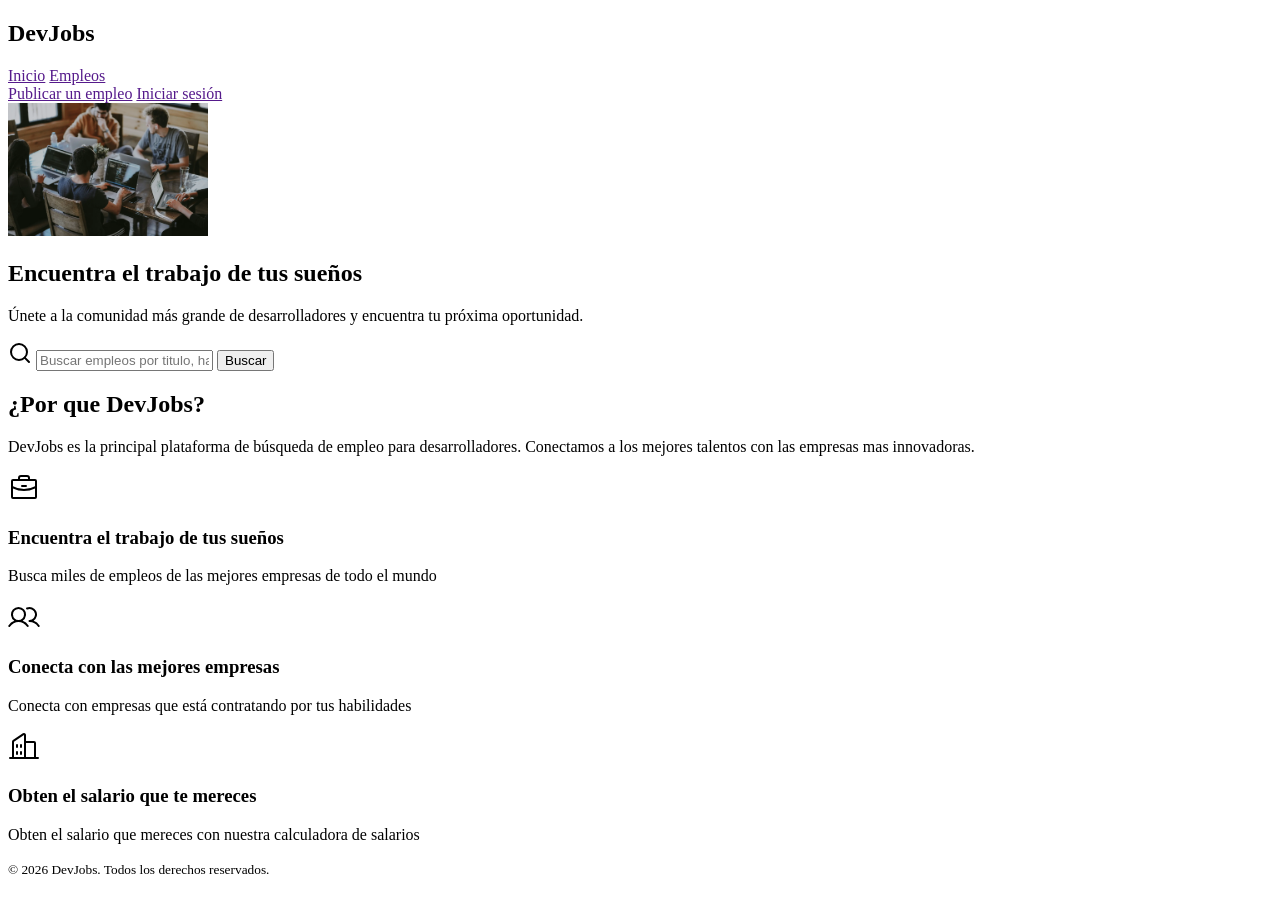
==== 00.html-css/index.html @ 005fa864 "HTML listo" ====
<!-- HyperText 
     Markup 
     Language -->

<!DOCTYPE html>
<html lang="es">

<head>
    <meta charset="UTF-8">
    <meta name="description" content="Encuentra las mejores ofertas de trabajo para
    desarrolladores en DevJobs"><!--Descrition es para lo de abajo de la pagina en google-->
    <title>DevJobs - Inicio</title>
</head>

<body>
    <header>
        <!--puede ir el logo la navegacion-->
        <h2>DevJobs</h2>

        <nav>
            <a href="">Inicio</a>
            <a href="">Empleos</a>
        </nav>
        <div>
            <a href="">Publicar un empleo</a>
            <a href="">Iniciar sesión</a>
            <a href=""></a>
            <a href=""></a>
        </div>
    </header>
    <main>
        <!--aqui va el contenido principal de la pagina-->
        <section>
            <img src="./background.webp" width="200" />

            <h1>Encuentra el trabajo de tus sueños</h1>

            <p>Únete a la comunidad más grande de
                desarrolladores y encuentra tu próxima
                oportunidad.
            </p>

            <form role="search">
                <svg xmlns="http://www.w3.org/2000/svg" width="24" height="24" viewBox="0 0 24 24" fill="none"
                    stroke="currentColor" stroke-width="2" stroke-linecap="round" stroke-linejoin="round">
                    <circle cx="11" cy="11" r="8"></circle>
                    <line x1="21" y1="21" x2="16.65" y2="16.65"></line>
                </svg>

                <input type="text" placeholder="Buscar empleos por titulo, habilidad o empresa" />

                <button type="submit">Buscar</button>

            </form>
        </section>
        <section>
            <header>
                <h2>¿Por que DevJobs?</h2>
                <p>DevJobs es la principal plataforma de
                    búsqueda de empleo para desarrolladores.
                    Conectamos a los mejores talentos con las
                    empresas mas innovadoras.</p>
            </header>
            <footer>
                <article></article>
                <svg fill="currentColor" height="32" viewBox="0 0 256 256" width="32" xmlns="http://www.w3.org/2000/svg"
                    aria-hidden="true">
                    <path
                        d="M216,56H176V48a24,24,0,0,0-24-24H104A24,24,0,0,0,80,48v8H40A16,16,0,0,0,24,72V200a16,16,0,0,0,16,16H216a16,16,0,0,0,16-16V72A16,16,0,0,0,216,56ZM96,48a8,8,0,0,1,8-8h48a8,8,0,0,1,8,8v8H96ZM216,72v41.61A184,184,0,0,1,128,136a184.07,184.07,0,0,1-88-22.38V72Zm0,128H40V131.64A200.19,200.19,0,0,0,128,152a200.25,200.25,0,0,0,88-20.37V200ZM104,112a8,8,0,0,1,8-8h32a8,8,0,0,1,0,16H112A8,8,0,0,1,104,112Z">
                    </path>
                </svg>
                <h3>Encuentra el trabajo de tus sueños</h3>
                <p>Busca miles de empleos de las mejores
                    empresas de todo el mundo</p>
                </article><!--Sirve para reutilizar en cualquier parte de la pagina es indep-->

                <article>
                    <svg fill="currentColor" height="32" viewBox="0 0 256 256" width="32"
                        xmlns="http://www.w3.org/2000/svg" aria-hidden="true">
                        <path
                            d="M117.25,157.92a60,60,0,1,0-66.5,0A95.83,95.83,0,0,0,3.53,195.63a8,8,0,1,0,13.4,8.74,80,80,0,0,1,134.14,0,8,8,0,0,0,13.4-8.74A95.83,95.83,0,0,0,117.25,157.92ZM40,108a44,44,0,1,1,44,44A44.05,44.05,0,0,1,40,108Zm210.14,98.7a8,8,0,0,1-11.07-2.33A79.83,79.83,0,0,0,172,168a8,8,0,0,1,0-16,44,44,0,1,0-16.34-84.87,8,8,0,1,1-5.94-14.85,60,60,0,0,1,55.53,105.64,95.83,95.83,0,0,1,47.22,37.71A8,8,0,0,1,250.14,206.7Z">
                        </path>
                    </svg>
                    <h3>Conecta con las mejores empresas</h3>
                    <p>Conecta con empresas que está contratando
                        por tus habilidades</p>
                </article>
                <article>
                    <svg fill="currentColor" height="32" viewBox="0 0 256 256" width="32"
                        xmlns="http://www.w3.org/2000/svg" aria-hidden="true">
                        <path
                            d="M240,208H224V96a16,16,0,0,0-16-16H144V32a16,16,0,0,0-24.88-13.32L39.12,72A16,16,0,0,0,32,85.34V208H16a8,8,0,0,0,0,16H240a8,8,0,0,0,0-16ZM208,96V208H144V96ZM48,85.34,128,32V208H48ZM112,112v16a8,8,0,0,1-16,0V112a8,8,0,1,1,16,0Zm-32,0v16a8,8,0,0,1-16,0V112a8,8,0,1,1,16,0Zm0,56v16a8,8,0,0,1-16,0V168a8,8,0,0,1,16,0Zm32,0v16a8,8,0,0,1-16,0V168a8,8,0,0,1,16,0Z">
                        </path>
                    </svg>
                    <h3>Obten el salario que te mereces</h3>
                    <p>Obten el salario que mereces con nuestra
                        calculadora de salarios</p>
                </article>
            </footer>
        </section>
    </main>
    <footer>
        <!--aqui va la parte baja de la pagina-->
        <small>&copy; 2026 DevJobs. Todos los derechos reservados.</small>
    </footer>

</body>

</html>
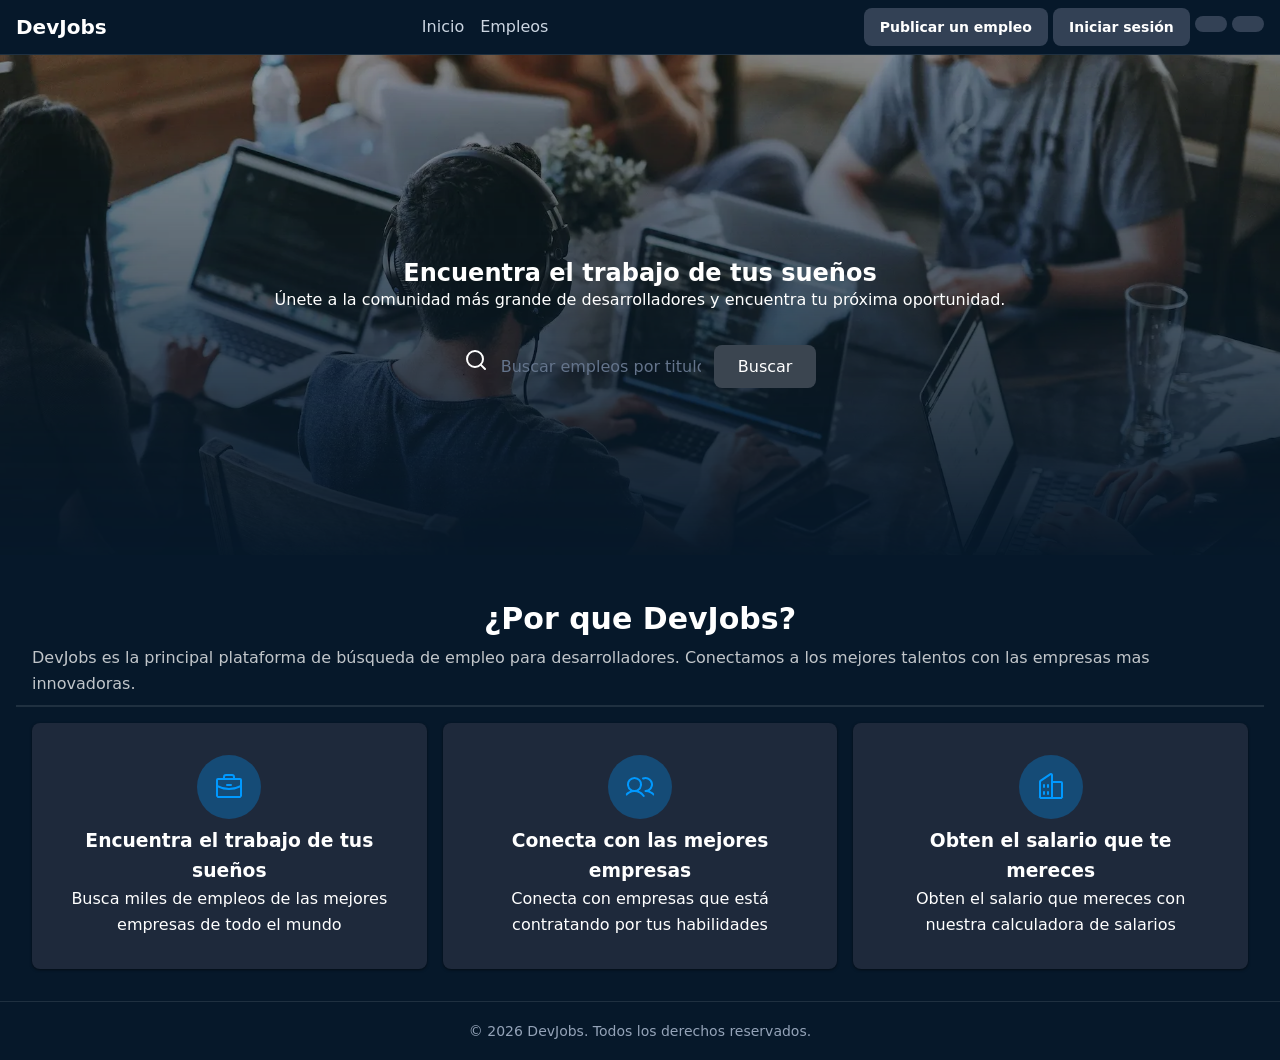
==== commit 4afb5f36: "css en proceso1" ====
--- a/00.html-css/index.html
+++ b/00.html-css/index.html
@@ -10,6 +10,7 @@
     <meta name="description" content="Encuentra las mejores ofertas de trabajo para
     desarrolladores en DevJobs"><!--Descrition es para lo de abajo de la pagina en google-->
     <title>DevJobs - Inicio</title>
+    <link rel="stylesheet" href="./style.css">
 </head>
 
 <body>
@@ -62,16 +63,16 @@
                     empresas mas innovadoras.</p>
             </header>
             <footer>
-                <article></article>
-                <svg fill="currentColor" height="32" viewBox="0 0 256 256" width="32" xmlns="http://www.w3.org/2000/svg"
-                    aria-hidden="true">
-                    <path
-                        d="M216,56H176V48a24,24,0,0,0-24-24H104A24,24,0,0,0,80,48v8H40A16,16,0,0,0,24,72V200a16,16,0,0,0,16,16H216a16,16,0,0,0,16-16V72A16,16,0,0,0,216,56ZM96,48a8,8,0,0,1,8-8h48a8,8,0,0,1,8,8v8H96ZM216,72v41.61A184,184,0,0,1,128,136a184.07,184.07,0,0,1-88-22.38V72Zm0,128H40V131.64A200.19,200.19,0,0,0,128,152a200.25,200.25,0,0,0,88-20.37V200ZM104,112a8,8,0,0,1,8-8h32a8,8,0,0,1,0,16H112A8,8,0,0,1,104,112Z">
-                    </path>
-                </svg>
-                <h3>Encuentra el trabajo de tus sueños</h3>
-                <p>Busca miles de empleos de las mejores
-                    empresas de todo el mundo</p>
+                <article>
+                    <svg fill="currentColor" height="32" viewBox="0 0 256 256" width="32"
+                        xmlns="http://www.w3.org/2000/svg" aria-hidden="true">
+                        <path
+                            d="M216,56H176V48a24,24,0,0,0-24-24H104A24,24,0,0,0,80,48v8H40A16,16,0,0,0,24,72V200a16,16,0,0,0,16,16H216a16,16,0,0,0,16-16V72A16,16,0,0,0,216,56ZM96,48a8,8,0,0,1,8-8h48a8,8,0,0,1,8,8v8H96ZM216,72v41.61A184,184,0,0,1,128,136a184.07,184.07,0,0,1-88-22.38V72Zm0,128H40V131.64A200.19,200.19,0,0,0,128,152a200.25,200.25,0,0,0,88-20.37V200ZM104,112a8,8,0,0,1,8-8h32a8,8,0,0,1,0,16H112A8,8,0,0,1,104,112Z">
+                        </path>
+                    </svg>
+                    <h3>Encuentra el trabajo de tus sueños</h3>
+                    <p>Busca miles de empleos de las mejores
+                        empresas de todo el mundo</p>
                 </article><!--Sirve para reutilizar en cualquier parte de la pagina es indep-->
 
                 <article>
--- a/00.html-css/style.css
+++ b/00.html-css/style.css
@@ -0,0 +1,353 @@
+* {
+    margin: 0;
+    padding: 0;
+    box-sizing: border-box;
+}
+
+
+
+
+
+
+:root {
+    --primary: #3b4550;
+    --primary-dark: #0a3d66;
+    --primary-hover: #0d5ba8;
+    --primary-light: #09f;
+    --background: #06182a;
+    --text-primary: #ffffff;
+    --text-secondary: #cbd5e1;
+    --text-muted: #94a3b8;
+    --border: rgba(255, 255, 255, 0.1);
+    --card-bg: #1e293b;
+    --shadow: rgba(0, 0, 0, 0.3);
+    --input-bg: #1e293b;
+    --hsla-example: hsla(210, 100%, 56%, 1);
+}
+
+
+
+
+
+
+
+
+
+
+@font-face {
+    font-family: 'Inter Variable';
+    font-style: normal;
+    font-display: swap;
+    font-weight: 100 900;
+    src: url(https://cdn.jsdelivr.net/fontsource/fonts/inter:vf@latest/latin-wght-normal.woff2) format('woff2-variations');
+    unicode-range: U+0000-00FF, U+0131, U+0152-0153, U+02BB-02BC, U+02C6, U+02DA, U+02DC, U+0304, U+0308, U+0329, U+2000-206F, U+20AC, U+2122, U+2191, U+2193, U+2212, U+2215, U+FEFF, U+FFFD;
+}
+
+
+
+
+
+
+
+
+
+
+body {
+    font-family: system-ui;
+    background-color: var(--background);
+    color: var(--text-primary);
+    min-height: 100vh;
+    display: flex;
+    flex-direction: column;
+    line-height: 1.6;
+}
+
+
+
+
+
+
+
+
+
+
+
+
+
+/* Títulos principales */
+h1 {
+    font-size: 1.5rem;
+    line-height: 1.2;
+    text-wrap: balance;
+    display: flex;
+    align-items: center;
+    gap: 0.5rem;
+
+    svg {
+        width: 2rem;
+        height: 2rem;
+        color: var(--primary-light);
+    }
+}
+
+h1+p {
+    text-wrap: balance;
+    margin-bottom: 2rem
+}
+
+/* Header */
+header {
+    border-bottom: 1px solid var(--border);
+    background: var(--background);
+    padding: .5rem 1rem;
+    display: flex;
+    align-items: center;
+    justify-content: space-between;
+    gap: 2rem;
+
+    h2 {
+        font-size: 1.25rem;
+        font-weight: 700;
+        color: var(--text-primary);
+    }
+}
+
+/* Navegación del header a otras páginas */
+nav {
+    align-items: center;
+    gap: 1rem;
+    display: flex;
+
+    a {
+        text-decoration: none;
+        color: var(--text-secondary);
+        transition: color 0.2s;
+        font-weight: 500;
+
+        &:hover,
+        &:focus {
+            color: var(--primary);
+            outline: none;
+        }
+    }
+}
+
+/* Botones del Header */
+header div a {
+    padding: 0.5rem 1rem;
+    border-radius: 0.5rem;
+    background-color: #334155;
+    color: var(--text-primary);
+    display: inline-block;
+    font-size: 0.875rem;
+    font-weight: 700;
+    text-decoration: none;
+    /* TODO */
+}
+
+/* Hero */
+main>section:nth-child(1) {
+    height: 500px;
+    text-align: center;
+    display: flex;
+    flex-direction: column;
+    justify-content: center;
+    align-items: center;
+
+    h1 {
+        padding-top: 36px;
+    }
+
+    &>img {
+        position: absolute;
+        width: 100%;
+        height: 100%;
+        object-fit: cover;
+        z-index: -1;
+        left: 0;
+        right: 0;
+        mask-image: linear-gradient(to bottom, rgba(16, 25, 34, 1) 5%, rgba(16, 25, 34, 0) 80%);
+    }
+}
+
+/* Formulario de Búsqueda */
+form {
+    max-width: 42rem;
+    width: 100%;
+    margin: 0 auto;
+    padding-inline: 1rem;
+}
+
+form>div {
+    display: flex;
+    align-items: center;
+    background-color: var(--input-bg);
+    border-radius: 0.5rem;
+    box-shadow: 0 10px 15px -3px var(--shadow);
+    padding: 0.5rem;
+    gap: 0.5rem;
+}
+
+form span {
+    padding-left: 0.75rem;
+    color: var(--text-muted);
+    display: flex;
+    align-items: center;
+    flex-shrink: 0;
+}
+
+form input[type="text"] {
+    flex: 1;
+    background: transparent;
+    border: none;
+    outline: none;
+    color: var(--text-primary);
+    padding: 0.75rem 0.5rem;
+    font-size: 1rem;
+    font-family: inherit;
+}
+
+form input[type="text"]::placeholder {
+    color: #64748b;
+}
+
+button {
+    padding: 0.75rem 1.5rem;
+    border-radius: 0.5rem;
+    background-color: var(--primary);
+    color: white;
+    font-weight: 400;
+    border: none;
+    cursor: pointer;
+    transition: all 0.2s;
+    font-family: inherit;
+    font-size: 1rem;
+    white-space: nowrap;
+
+    &:hover,
+    /* pseudo-clase que significa que el ratón está encima */
+    &:focus {
+        /* pseudo-clase que significa que el elemento tiene el foco */
+        background-color: var(--primary-hover);
+        outline: 2px solid white;
+        outline-offset: 2px;
+    }
+
+    &:active {
+        transform: scale(0.90)
+    }
+
+    &:disabled {
+        opacity: .5;
+        pointer-events: none;
+    }
+}
+
+/* Features Section */
+main>section:nth-child(2) {
+    padding-inline: 1rem;
+    background-color: var(--background);
+    padding-top: 2rem;
+
+    &>header {
+        gap: 2px;
+        flex-direction: column;
+
+        h2 {
+            margin-bottom: 0;
+        }
+
+        p {
+            opacity: .75;
+        }
+    }
+
+    &>div {
+        max-width: 1280px;
+        margin: 0 auto;
+    }
+}
+
+main>section:nth-child(2) h2 {
+    font-size: 1.875rem;
+    font-weight: 700;
+    color: var(--text-primary);
+    margin-bottom: 1rem;
+}
+
+main>section:nth-child(2)>div>div:first-child>p {
+    font-size: 1.125rem;
+    color: var(--text-muted);
+    max-width: 42rem;
+    margin: 0 auto;
+}
+
+/* Grid de Features */
+main>section:nth-child(2) footer {
+    display: grid;
+    grid-template-columns: repeat(auto-fit, minmax(280px, 1fr));
+    gap: 16px
+}
+
+/* Feature Cards */
+/* article {
+  background-color: var(--card-bg);
+  padding: 2rem;
+  margin-bottom: 16px;
+  border-radius: 0.5rem;                   
+  box-shadow: 0px 1px 3px 0 var(--shadow); 
+
+  svg {
+    color: var(--primary-light);          
+    background: rgba(0, 153, 255, 0.3);  
+    border-radius: 9999px;               
+    width: 64px;                         
+    height: 64px;                        
+    padding: 16px;                       
+  }
+
+  h3 {
+    font-weight: 500;
+  }
+
+  p {
+    color: var(--text-muted);
+  }
+} */
+
+/* Footer */
+footer {
+    background-color: var(--background);
+    border-top: 1px solid var(--border);
+    text-align: center;
+    padding: 16px;
+
+    small {
+        color: var(--text-muted);
+        font-size: 0.875rem;
+    }
+}
+
+article {
+    background-color: var(--card-bg);
+    padding: 2rem;
+    /*esto es una medida relativa a la fuente raiz que esta arriba 1rem son 16px
+    y el padding es de adentro hacia afuera osea la distancia de afuera con el texto de adentro*/
+    margin-bottom: 16px;
+    /*el margen es de afuera osea la distancia entre objetos*/
+    border-radius: 0.5rem;
+    /*esto es para que los bordes sean redondeados*/
+    /*box-shadow: 0px 1px 3px 0 var(--shadow);esto es para que los bordes sean redondeados elegidos*/
+    box-shadow: 0px 1px 3px 0 rgba(0, 0, 0, 0.5);
+    /*el primero es el eje en horizontal(derecha+ y izquierda-) el segundo es eje vertical(abajo+ y arriba-)
+    el tercero es la difuminacion del color y el cuarto es cuan grande es y el quinto es el color*/
+
+    svg {
+        color: var(--primary-light);
+        background: rgba(0, 153, 255, 0.3);
+        width: 64px;
+        height: 64px;
+        border-radius: 100%;
+        padding: 16px;
+    }
+}
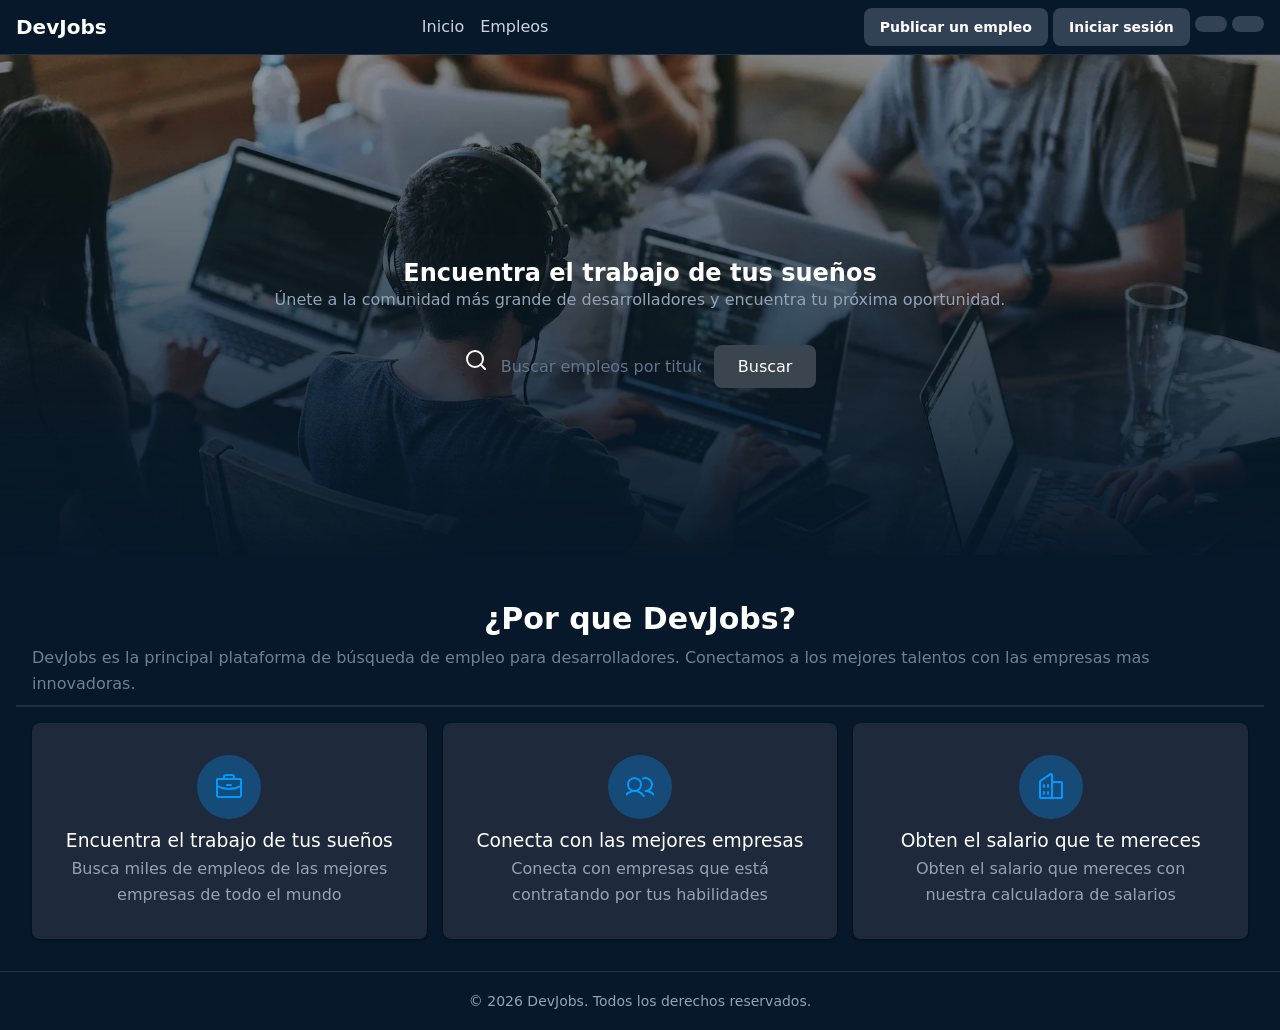
==== commit ec8222ee: "Haciendo pagina de empleos falta resultados" ====
--- a/00.html-css/index.html
+++ b/00.html-css/index.html
@@ -20,7 +20,7 @@
 
         <nav>
             <a href="">Inicio</a>
-            <a href="">Empleos</a>
+            <a href="empleos.html">Empleos</a>
         </nav>
         <div>
             <a href="">Publicar un empleo</a>
--- a/00.html-css/style.css
+++ b/00.html-css/style.css
@@ -284,10 +284,19 @@
 
 /* Grid de Features */
 main>section:nth-child(2) footer {
+    /*ya esto se refiere basicamente a el segundo seccion de html que este en el main o cuerpo y que tenga footer el section*/
     display: grid;
     grid-template-columns: repeat(auto-fit, minmax(280px, 1fr));
+    /*esto es para que el grid se adapte a la pantalla con un maximo y un minimo que es lo mismo de abajo @media*/
+    /*grid-template-columns: 1fr;*/
     gap: 16px
 }
+
+/*@media (width>=640px) {
+    main>section:nth-child(2) footer {
+        grid-template-columns: 1fr, 1fr, 1fr;
+    }
+}*/
 
 /* Feature Cards */
 /* article {
@@ -350,4 +359,13 @@
         border-radius: 100%;
         padding: 16px;
     }
+}
+
+p {
+    color: var(--text-muted);
+}
+
+h3 {
+    font-weight: 500;
+    /*grosor de la fuente*/
 }
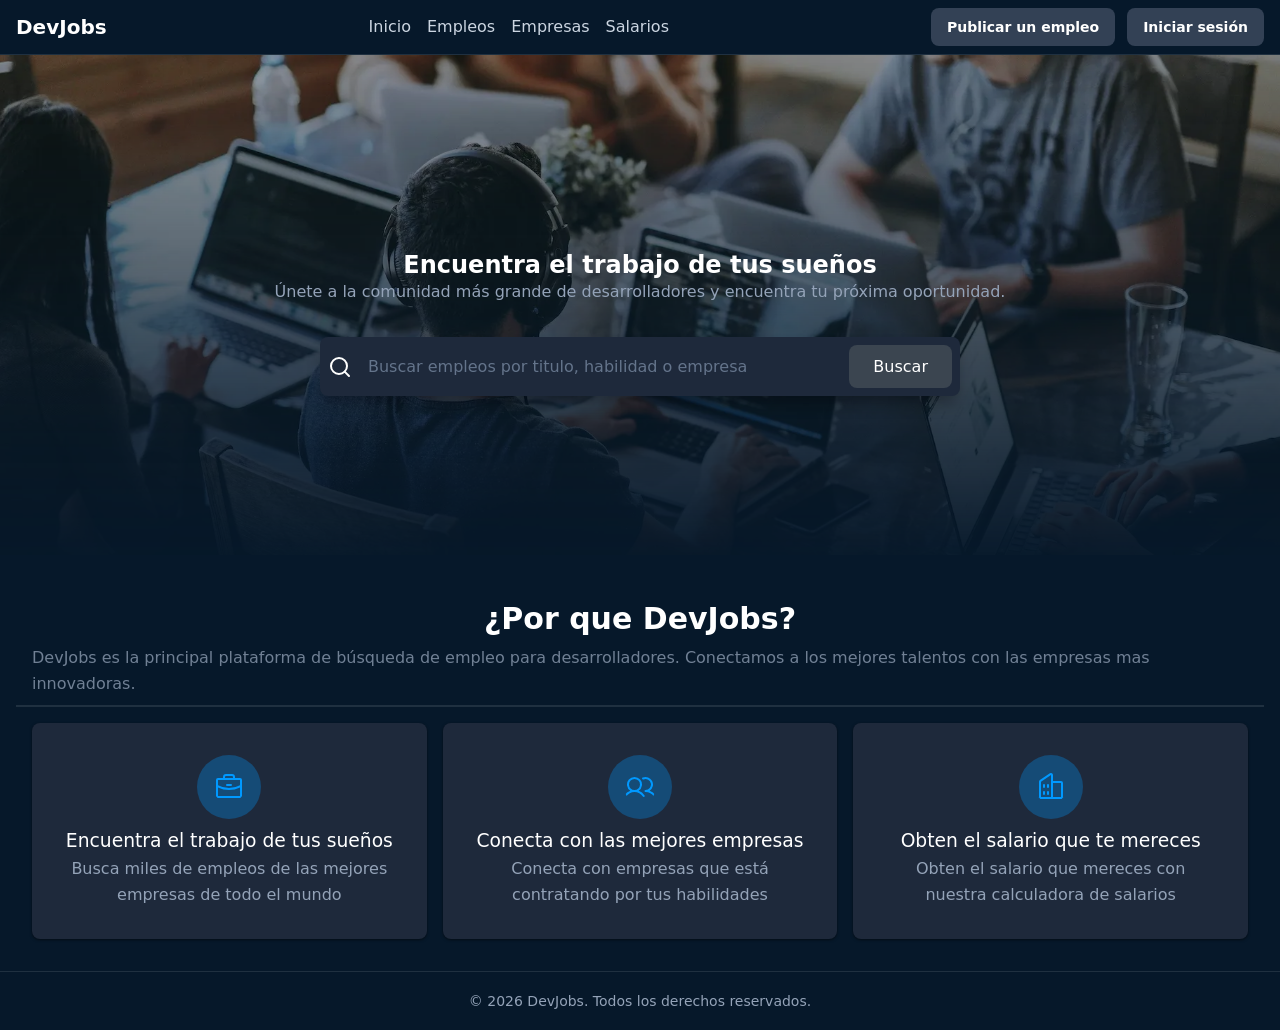
==== commit 7099bfbe: "Segunda pagina empleos lista" ====
--- a/00.html-css/index.html
+++ b/00.html-css/index.html
@@ -19,14 +19,14 @@
         <h2>DevJobs</h2>
 
         <nav>
-            <a href="">Inicio</a>
+            <a href="index.html">Inicio</a>
             <a href="empleos.html">Empleos</a>
+            <a href="">Empresas</a>
+            <a href="">Salarios</a>
         </nav>
         <div>
             <a href="">Publicar un empleo</a>
             <a href="">Iniciar sesión</a>
-            <a href=""></a>
-            <a href=""></a>
         </div>
     </header>
     <main>
@@ -42,15 +42,17 @@
             </p>
 
             <form role="search">
-                <svg xmlns="http://www.w3.org/2000/svg" width="24" height="24" viewBox="0 0 24 24" fill="none"
-                    stroke="currentColor" stroke-width="2" stroke-linecap="round" stroke-linejoin="round">
-                    <circle cx="11" cy="11" r="8"></circle>
-                    <line x1="21" y1="21" x2="16.65" y2="16.65"></line>
-                </svg>
+                <div>
+                    <svg xmlns="http://www.w3.org/2000/svg" width="24" height="24" viewBox="0 0 24 24" fill="none"
+                        stroke="currentColor" stroke-width="2" stroke-linecap="round" stroke-linejoin="round">
+                        <circle cx="11" cy="11" r="8"></circle>
+                        <line x1="21" y1="21" x2="16.65" y2="16.65"></line>
+                    </svg>
 
-                <input type="text" placeholder="Buscar empleos por titulo, habilidad o empresa" />
+                    <input type="text" placeholder="Buscar empleos por titulo, habilidad o empresa" />
 
-                <button type="submit">Buscar</button>
+                    <button type="submit">Buscar</button>
+                </div>
 
             </form>
         </section>
--- a/00.html-css/style.css
+++ b/00.html-css/style.css
@@ -133,6 +133,12 @@
 }
 
 /* Botones del Header */
+header div {
+    display: flex;
+    align-items: center;
+    gap: 0.75rem;
+}
+
 header div a {
     padding: 0.5rem 1rem;
     border-radius: 0.5rem;
@@ -142,7 +148,6 @@
     font-size: 0.875rem;
     font-weight: 700;
     text-decoration: none;
-    /* TODO */
 }
 
 /* Hero */
@@ -176,6 +181,7 @@
     width: 100%;
     margin: 0 auto;
     padding-inline: 1rem;
+
 }
 
 form>div {
@@ -368,4 +374,203 @@
 h3 {
     font-weight: 500;
     /*grosor de la fuente*/
+}
+
+select {
+    border-radius: 0.5rem;
+    padding: 0.5rem 1rem;
+    background-color: var(--input-bg);
+    color: var(--text-primary);
+    border: 1px solid var(--border);
+    outline: none;
+    font-size: 0.875rem;
+    font-family: inherit;
+    cursor: pointer;
+}
+
+/* ===================== */
+/* PÁGINA DE EMPLEOS     */
+/* ===================== */
+
+/* Hero compacto para empleos */
+.hero-empleos {
+    text-align: center;
+    display: flex;
+    flex-direction: column;
+    align-items: center;
+    padding: 2rem 1rem 1.5rem;
+    height: auto;
+    justify-content: flex-start;
+}
+
+.hero-empleos form {
+    max-width: 960px;
+
+}
+
+.hero-empleos h1 {
+    justify-content: center;
+    font-size: 2.5rem;
+}
+
+
+
+/* Filtros en fila horizontal */
+.filtros {
+    display: flex;
+    gap: 0.6rem;
+    flex-wrap: wrap;
+    justify-content: flex-start;
+    margin-top: 0.75rem;
+    width: 100%;
+    max-width: 960px;
+    padding-inline: 1rem;
+}
+
+/* Sección de resultados */
+.resultados {
+    max-width: 960px;
+    margin: 0 auto;
+    padding: 0.75rem 1rem 0;
+}
+
+.resultados h2 {
+    font-size: 1.25rem;
+    font-weight: 700;
+    margin-bottom: 0.75rem;
+}
+
+/* Tarjetas de empleo */
+
+.empleo-info {
+    display: flex;
+    justify-content: space-between;
+    align-items: flex-start;
+    margin-bottom: 0.5rem;
+
+}
+
+.empleo-card h3 {
+    font-size: 1.1rem;
+    font-weight: 600;
+    color: var(--text-primary);
+}
+
+.empleo-card .empresa {
+    font-size: 0.8rem;
+    color: var(--text-muted);
+}
+
+.empleo-card p {
+    font-size: 0.875rem;
+    color: var(--text-muted);
+    line-height: 1.5;
+}
+
+/* Botón Aplicar */
+.btn-aplicar {
+    display: inline-block;
+    padding: 0.4rem 1.25rem;
+    border-radius: 0.5rem;
+    background-color: var(--primary-light);
+    color: var(--text-primary);
+    font-size: 0.85rem;
+    font-weight: 600;
+    text-decoration: none;
+    white-space: nowrap;
+    transition: background-color 0.2s;
+    flex-shrink: 0;
+}
+
+.btn-aplicar:hover {
+    background-color: var(--primary-hover);
+}
+
+/* Paginación */
+.paginacion {
+    display: flex;
+    justify-content: center;
+    align-items: center;
+    gap: 0.4rem;
+    padding: 1.5rem 1rem 2.5rem;
+}
+
+.paginacion button {
+    width: 36px;
+    height: 36px;
+    padding: 0;
+    border-radius: 0.5rem;
+    background-color: transparent;
+    border: none;
+    color: var(--text-secondary);
+    font-size: 0.9rem;
+    cursor: pointer;
+    transition: all 0.2s;
+    display: flex;
+    align-items: center;
+    justify-content: center;
+}
+
+.paginacion button:hover {
+    color: var(--primary-light);
+    background-color: transparent;
+    outline: none;
+}
+
+.paginacion button.activo {
+    background-color: var(--primary-light);
+    color: var(--text-primary);
+    font-weight: 700;
+}
+
+/* Avatar circular en el header */
+.avatar {
+    width: 36px;
+    height: 36px;
+    border-radius: 50%;
+    background-color: var(--card-bg);
+    display: inline-flex;
+    align-items: center;
+    justify-content: center;
+    font-size: 1.1rem;
+    text-decoration: none;
+    border: 1px solid var(--border);
+}
+
+/* Botón Subir CV en el header */
+.btn-subir-cv {
+    padding: 0.4rem 1rem;
+    border-radius: 0.5rem;
+    background-color: var(--primary-light);
+    color: var(--text-primary);
+    font-size: 0.85rem;
+    font-weight: 600;
+    text-decoration: none;
+    transition: background-color 0.2s;
+}
+
+.btn-subir-cv:hover {
+    background-color: var(--primary-hover);
+}
+
+/* Reutiliza article como base, solo sobreescribe lo necesario */
+.empleo-card {
+    background-color: transparent;
+    border: 1px solid var(--border);
+    padding: 1.25rem 1.5rem;
+    margin-bottom: 0;
+    box-shadow: none;
+    border-radius: 0;
+    transition: border-color 0.2s;
+}
+
+.empleo-card:hover {
+    border-color: var(--primary-light);
+}
+
+.hero-empleos {
+    height: 100%;
+    max-height: 15rem;
+    /*altura de la pagina de empleos lo hice manual no encontre
+    la forma de no hacerlo manual*/
 }
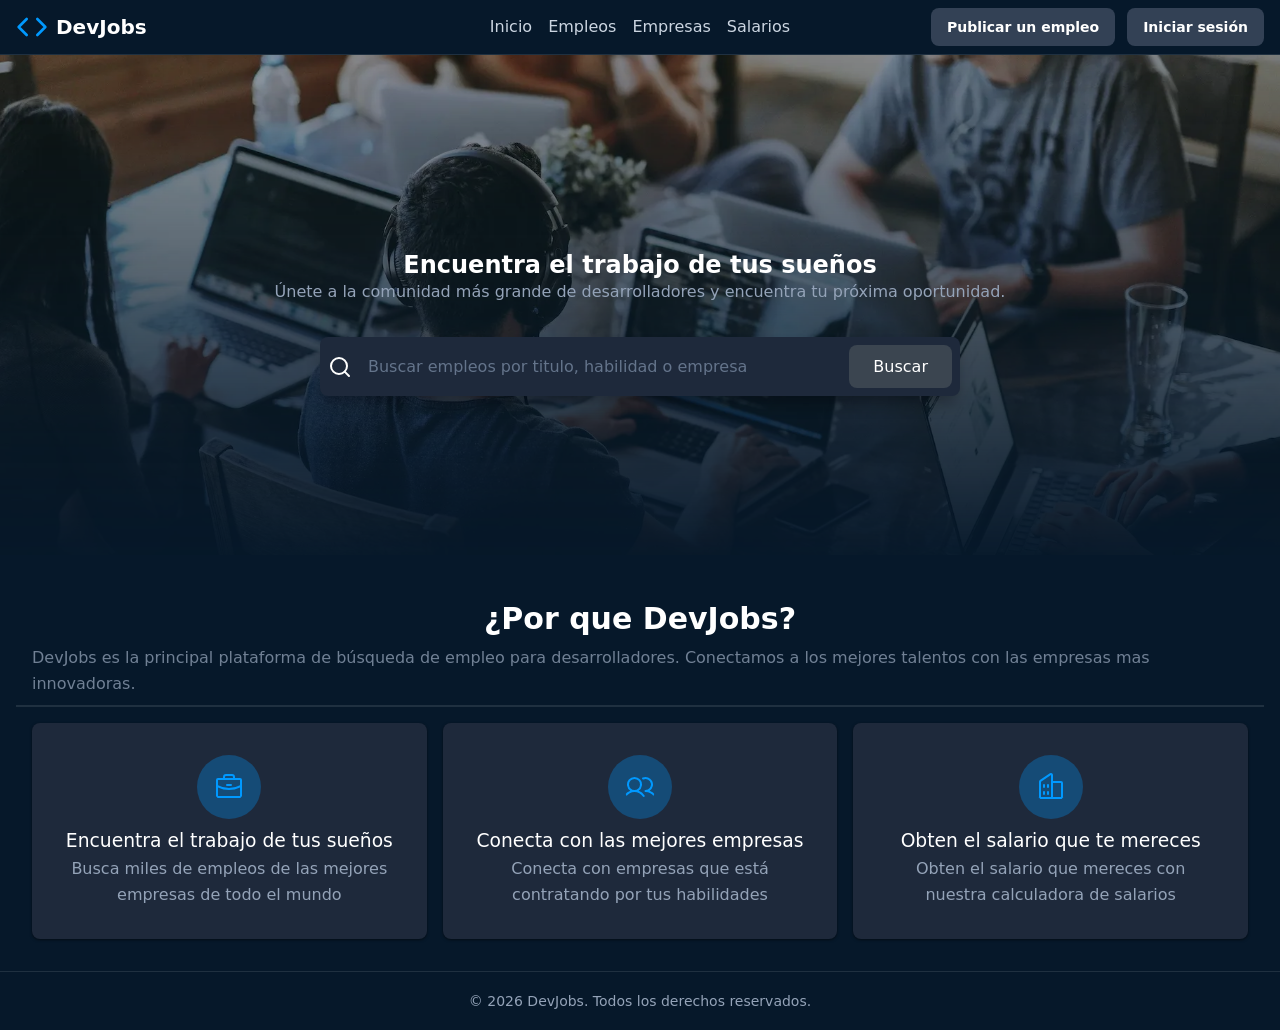
==== commit e59b1b48: "Segunda pagina empleos lista" ====
--- a/00.html-css/index.html
+++ b/00.html-css/index.html
@@ -16,12 +16,22 @@
 <body>
     <header>
         <!--puede ir el logo la navegacion-->
-        <h2>DevJobs</h2>
+        <h1>
+            <svg fill="none" stroke="currentColor" stroke-linecap="round" stroke-linejoin="round" stroke-width="2"
+                viewBox="0 0 24 24" xmlns="http://www.w3.org/2000/svg">
+                <polyline points="16 18 22 12 16 6"></polyline>
+                <polyline points="8 6 2 12 8 18"></polyline>
+            </svg>
+            DevJobs
+        </h1>
 
         <nav>
             <a href="index.html">Inicio</a>
-            <a href="empleos.html">Empleos</a>
-            <a href="">Empresas</a>
+            <a href="empleos.html" rel="noopener noreferrer">Empleos</a>
+            <!--target="_self"se abre en la actual _blanck se abre en otra pestaña
+            y el rel es para que no se muestre informacion del usuario en el url
+            y no se pase informacion del usuario a la pagina que se abre-->
+            <a href="empleos2.html">Empresas</a>
             <a href="">Salarios</a>
         </nav>
         <div>
--- a/00.html-css/style.css
+++ b/00.html-css/style.css
@@ -105,10 +105,12 @@
     justify-content: space-between;
     gap: 2rem;
 
-    h2 {
+    h1 {
         font-size: 1.25rem;
         font-weight: 700;
         color: var(--text-primary);
+        flex: 1;
+
     }
 }
 
@@ -137,6 +139,8 @@
     display: flex;
     align-items: center;
     gap: 0.75rem;
+    flex: 1;
+    justify-content: flex-end;
 }
 
 header div a {
@@ -148,6 +152,7 @@
     font-size: 0.875rem;
     font-weight: 700;
     text-decoration: none;
+
 }
 
 /* Hero */
